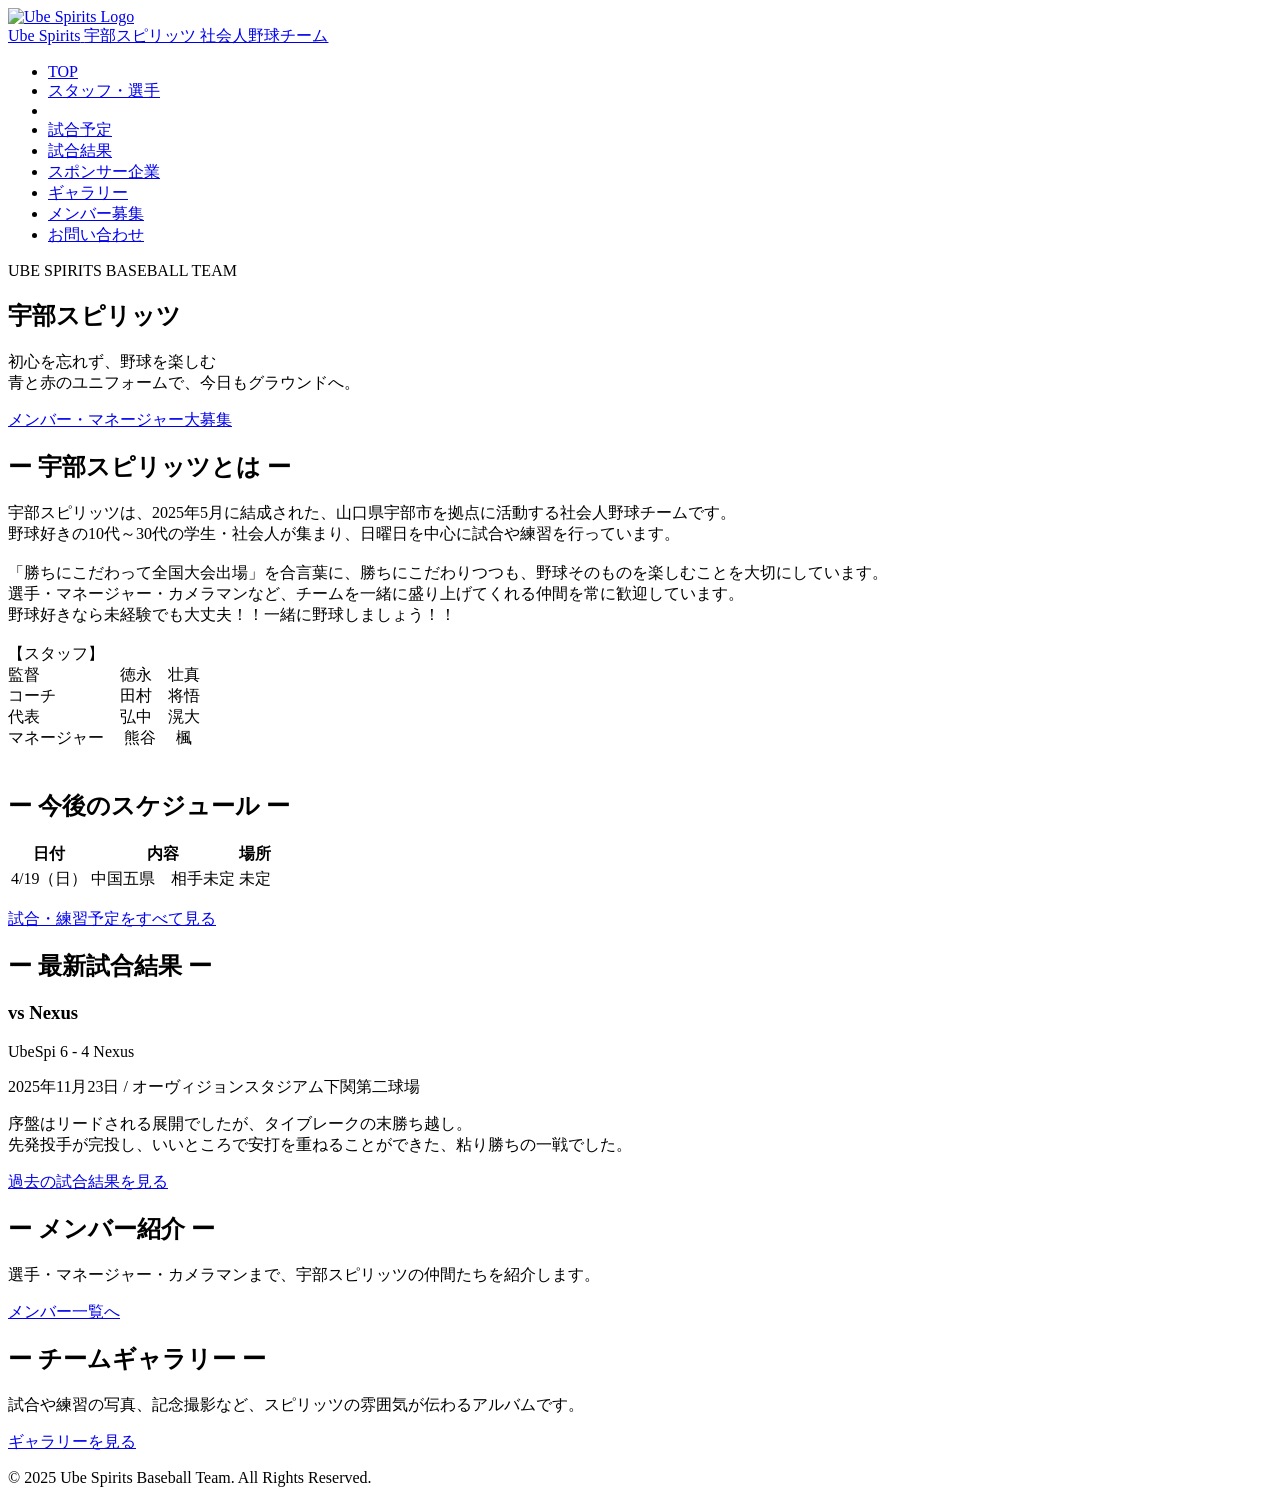
==== index.html @ a53aca8f "Update index.html" ====
<!DOCTYPE html>
<html lang="ja">
<head>
    <meta charset="UTF-8">
    <title>宇部スピリッツ|山口県宇部市の社会人野球チーム公式サイト</title>
    <meta name="viewport" content="width=device-width, initial-scale=1.0">
    <link rel="stylesheet" href="style.css">
</head>
<body>

<header class="site-header">
    <div class="header-inner">
        <a href="./" class="brand">
            <img src="images/team_logo.jpg" alt="Ube Spirits Logo" class="brand-logo">
            <div class="brand-text">
                <span class="brand-main">Ube Spirits</span>
                <span class="brand-sub">宇部スピリッツ 社会人野球チーム</span>
            </div>
        </a>

        <nav class="global-nav">
            <ul>
                <li><a href="index.html" class="active">TOP</a></li>
                <li><a href="members/index.html">スタッフ・選手</a><li>
                <li><a href="schedule/index.html">試合予定</a></li>
                <li><a href="results/index.html">試合結果</a></li>
                <li><a href="../suponnsa/index.html">スポンサー企業</a></li>
                <li><a href="gallery/index.html">ギャラリー</a></li>
                <li><a href="recruit/index.html">メンバー募集</a></li>
                <li><a href="contact/index.html">お問い合わせ</a></li>
            </ul>
        </nav>
    </div>
</header>

<!-- 画面いっぱいのヒーローエリア -->
<section class="hero">
    <div class="hero-bg"></div>
    <div class="hero-overlay"></div>

    <div class="hero-inner">
        <p class="hero-tagline">UBE SPIRITS BASEBALL TEAM</p>
        <h1 class="hero-title">宇部スピリッツ</h1>
        <p class="hero-copy">初心を忘れず、野球を楽しむ<br>青と赤のユニフォームで、今日もグラウンドへ。</p>

        <div class="hero-buttons">
            <a href="recruit/index.html" class="btn btn-primary">メンバー・マネージャー大募集</a>
        </div>
    </div>
</section>

<main>

    <!-- チーム紹介 -->
    <section class="section section-about">
        <div class="section-inner">
            <h2 class="section-title">ー 宇部スピリッツとは ー</h2>
            <p class="section-lead">
                宇部スピリッツは、2025年5月に結成された、山口県宇部市を拠点に活動する社会人野球チームです。<br>
                野球好きの10代～30代の学生・社会人が集まり、日曜日を中心に試合や練習を行っています。<br><br>
                「勝ちにこだわって全国大会出場」を合言葉に、勝ちにこだわりつつも、野球そのものを楽しむことを大切にしています。<br>
                選手・マネージャー・カメラマンなど、チームを一緒に盛り上げてくれる仲間を常に歓迎しています。<br>
                野球好きなら未経験でも大丈夫！！一緒に野球しましょう！！<br><br>
            【スタッフ】<br>
                監督　　　　　徳永　壮真<br>
                コーチ　　　　田村　将悟<br>
                代表　　　　　弘中　滉大<br>
                マネージャー　 熊谷　 楓<br>
             
            　　 
                
            </p>
        </div>
    </section>

    <!-- スケジュール & 試合結果（２カラム） -->
    <section class="section section-grid">
        <div class="section-inner grid-2">
            <div>
                <h2 class="section-title">ー 今後のスケジュール ー</h2>
                <table class="table">
                    <thead>
                        <tr>
                            <th>日付</th>
                            <th>内容</th>
                            <th>場所</th>
                        </tr>
                    </thead>
                    <tbody>
                        <tr>
                            <td>4/19（日）</td>
                            <td>中国五県　相手未定</td>
                            <td>未定</td>
                        </tr>
                    </tbody>
                </table>
                <p class="more-link"><a href="schedule/index.html">試合・練習予定をすべて見る</a></p>
            </div>

            <div>
                <h2 class="section-title">ー 最新試合結果 ー</h2>
                <article class="card">
                    <h3 class="card-title">vs Nexus</h3>
                    <p class="card-score"><span>UbeSpi</span> 6 - 4 <span>Nexus</span></p>
                    <p class="card-meta">2025年11月23日 / オーヴィジョンスタジアム下関第二球場</p>
                    <p class="card-text">
                        序盤はリードされる展開でしたが、タイブレークの末勝ち越し。<br>
                        先発投手が完投し、いいところで安打を重ねることができた、粘り勝ちの一戦でした。
                    </p>
                    <p class="more-link"><a href="results/index.html">過去の試合結果を見る</a></p>
                </article>
            </div>
        </div>
    </section>

    <!-- メンバー / ギャラリー / 応援への導線カード -->
    <section class="section section-cards">
        <div class="section-inner cards-3">
            <article class="mini-card">
                <h2 class="section-title small">ー メンバー紹介 ー</h2>
                <p>選手・マネージャー・カメラマンまで、宇部スピリッツの仲間たちを紹介します。</p>
                <p class="more-link"><a href="members/index.html">メンバー一覧へ</a></p>
            </article>

            <article class="mini-card">
                <h2 class="section-title small">ー チームギャラリー ー</h2>
                <p>試合や練習の写真、記念撮影など、スピリッツの雰囲気が伝わるアルバムです。</p>
                <p class="more-link"><a href="gallery/index.html">ギャラリーを見る</a></p>
            </article>
        </div>
    </section>

</main>

<footer class="site-footer">
    <div class="footer-inner">
        <p class="footer-copy">&copy; 2025 Ube Spirits Baseball Team. All Rights Reserved.</p>
    </div>
</footer>

</body>
</html>
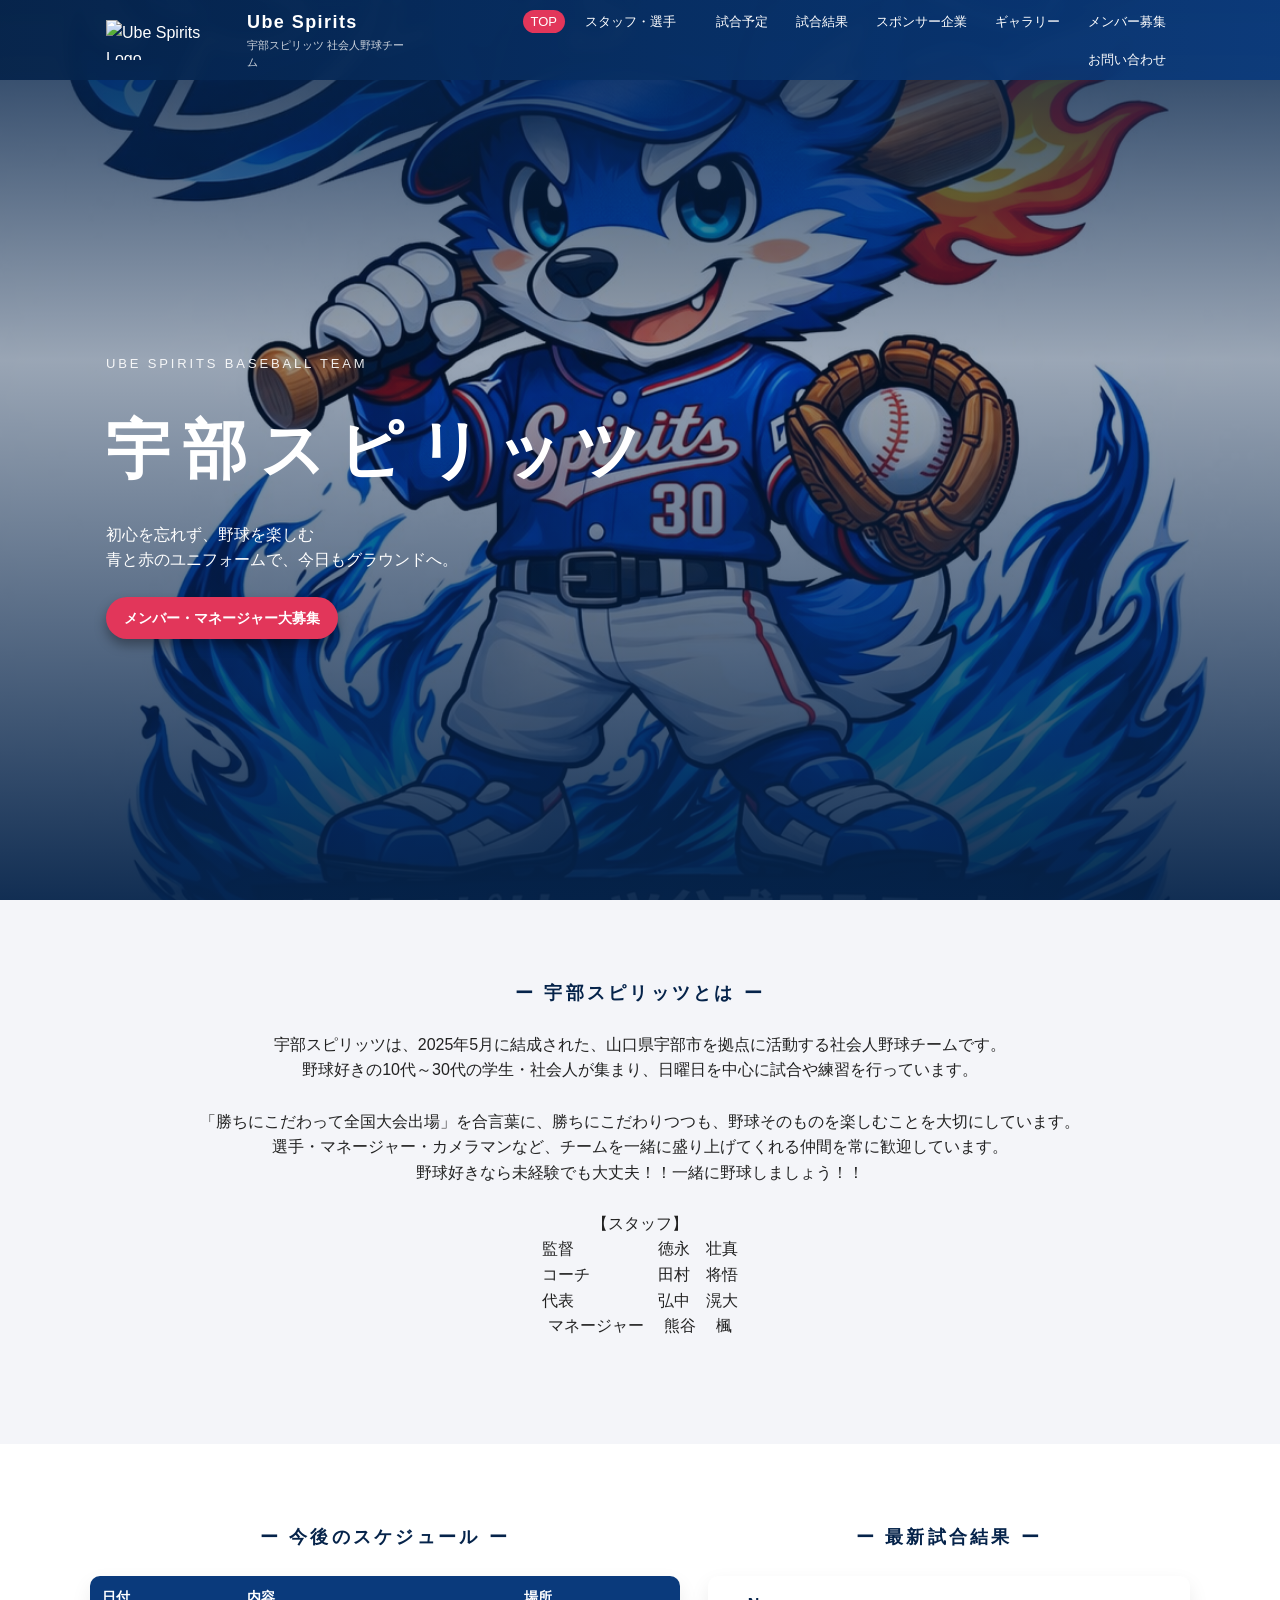
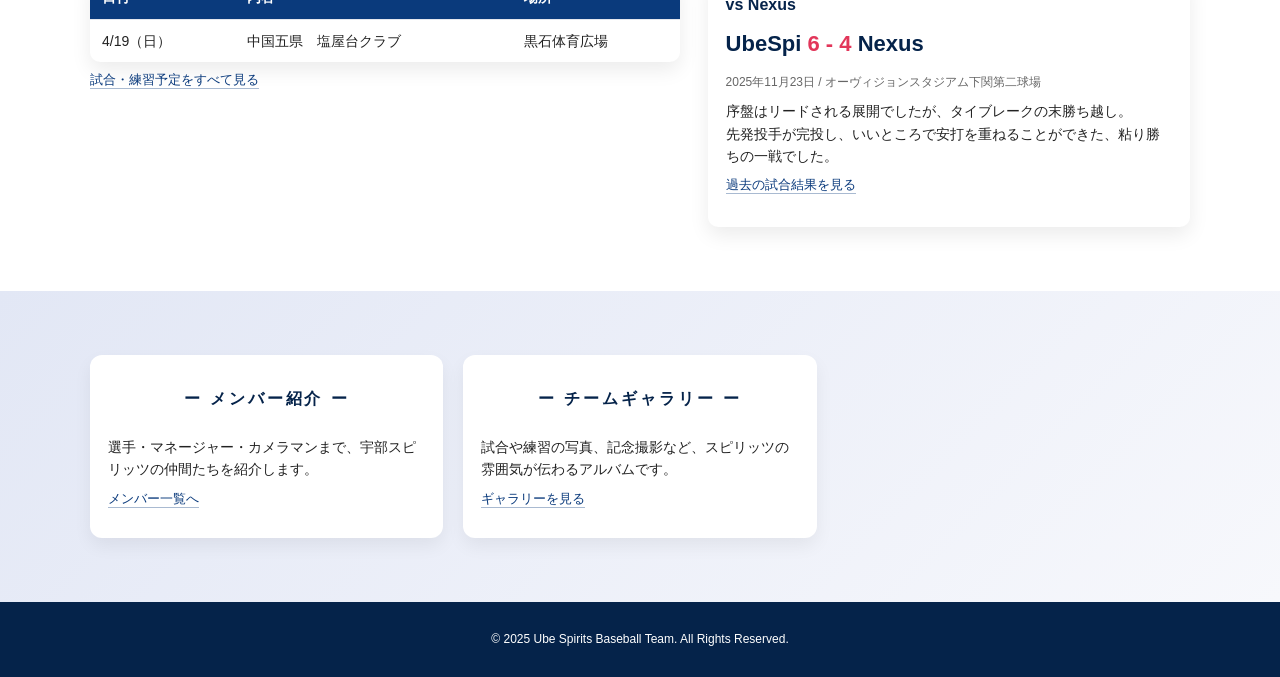
==== commit c1ef3c0d: "index.html を更新" ====
--- a/index.html
+++ b/index.html
@@ -62,9 +62,9 @@
                 選手・マネージャー・カメラマンなど、チームを一緒に盛り上げてくれる仲間を常に歓迎しています。<br>
                 野球好きなら未経験でも大丈夫！！一緒に野球しましょう！！<br><br>
             【スタッフ】<br>
-                監督　　　　　徳永　壮真<br>
-                コーチ　　　　田村　将悟<br>
-                代表　　　　　弘中　滉大<br>
+                監督　　　　　 徳永　壮真<br>
+                コーチ　　　　 田村　将悟<br>
+                代表　　　　　 弘中　滉大<br>
                 マネージャー　 熊谷　 楓<br>
              
             　　 
@@ -89,8 +89,8 @@
                     <tbody>
                         <tr>
                             <td>4/19（日）</td>
-                            <td>中国五県　相手未定</td>
-                            <td>未定</td>
+                            <td>中国五県　塩屋台クラブ</td>
+                            <td>黒石体育広場</td>
                         </tr>
                     </tbody>
                 </table>
--- a/style.css
+++ b/style.css
@@ -0,0 +1,1164 @@
+/* =========================
+   基本設定
+   ========================= */
+
+:root {
+    --blue: #0a3a7c;
+    --blue-dark: #05234a;
+    --red: #e2365a;
+    --bg: #f4f5f9;
+    --text: #222222;
+    --white: #ffffff;
+}
+
+*,
+*::before,
+*::after {
+    box-sizing: border-box;
+}
+
+body {
+    margin: 0;
+    font-family: -apple-system, BlinkMacSystemFont, "Segoe UI", sans-serif;
+    color: var(--text);
+    background-color: var(--bg);
+    line-height: 1.6;
+}
+
+/* =========================
+   ヘッダー・ナビ
+   ========================= */
+
+.site-header {
+    position: fixed;
+    top: 0;
+    left: 0;
+    right: 0;
+    z-index: 50;
+    background: linear-gradient(to right, rgba(5, 35, 74, 0.92), rgba(10, 58, 124, 0.92));
+    backdrop-filter: blur(6px);
+    color: var(--white);
+}
+
+.header-inner {
+    max-width: 1100px;
+    margin: 0 auto;
+    padding: 8px 16px;
+    display: flex;
+    align-items: center;
+    justify-content: space-between;
+    gap: 24px;
+}
+
+.brand {
+    display: flex;
+    align-items: center;
+    gap: 10px;
+}
+
+.brand-logo {
+    height: 40px;     /* ロゴの高さ調整 */
+    width: auto;      /* アスペクト比を保つ */
+    object-fit: contain;
+}
+
+.brand-text {
+    display: flex;
+    flex-direction: column;
+}
+
+.brand-main {
+    font-weight: 700;
+    font-size: 18px;
+    letter-spacing: 0.08em;
+}
+
+.brand-sub {
+    font-size: 11px;
+    opacity: 0.8;
+}
+
+.global-nav ul {
+    list-style: none;
+    display: flex;
+    gap: 12px;
+    margin: 0;
+    padding: 0;
+    flex-wrap: wrap;
+    justify-content: flex-end;
+}
+
+.global-nav a {
+    color: var(--white);
+    text-decoration: none;
+    font-size: 13px;
+    padding: 4px 8px;
+    border-radius: 999px;
+    transition: background 0.2s ease, color 0.2s ease;
+}
+
+.global-nav a:hover {
+    background: rgba(255, 255, 255, 0.16);
+}
+
+.global-nav a.active {
+    background: var(--red);
+}
+
+/* =========================
+   ヒーローエリア
+   ========================= */
+
+.hero {
+    position: relative;
+    height: 100vh;
+    min-height: 540px;
+    color: var(--white);
+    overflow: hidden;
+}
+
+/* 背景画像 */
+.hero-bg {
+    position: absolute;
+    inset: 0;
+    background-image: url("images/3A8BACCC-ECF3-4BB5-A871-02726B88F40D.png");
+    background-size: cover;
+    background-position: center;
+    filter: saturate(1.1);
+    transform: scale(1.02);
+}
+
+/* 上からのグラデーションオーバーレイ */
+.hero-overlay {
+    position: absolute;
+    inset: 0;
+    background:
+        linear-gradient(to bottom, rgba(5, 35, 74, 0.9), rgba(5, 35, 74, 0.4) 40%, rgba(5, 35, 74, 0.95));
+}
+
+/* 中身 */
+.hero-inner {
+    position: relative;
+    z-index: 1;
+    max-width: 1100px;
+    margin: 0 auto;
+    padding: 120px 16px 40px;
+    display: flex;
+    flex-direction: column;
+    justify-content: center;
+    height: 100%;
+}
+
+.hero-tagline {
+    font-size: 13px;
+    letter-spacing: 0.22em;
+    text-transform: uppercase;
+    opacity: 0.9;
+}
+
+.hero-title {
+    font-size: clamp(40px, 6vw, 64px);
+    margin: 12px 0 4px;
+    font-weight: 800;
+    letter-spacing: 0.2em;
+    text-transform: uppercase;
+}
+
+.hero-copy {
+    font-size: 16px;
+    max-width: 520px;
+    margin-bottom: 24px;
+}
+
+.hero-buttons {
+    display: flex;
+    flex-wrap: wrap;
+    gap: 12px;
+}
+
+/* ボタン */
+.btn {
+    display: inline-flex;
+    align-items: center;
+    justify-content: center;
+    padding: 10px 18px;
+    border-radius: 999px;
+    font-size: 14px;
+    font-weight: 600;
+    text-decoration: none;
+    transition: transform 0.15s ease, box-shadow 0.15s ease, background 0.15s ease, color 0.15s ease;
+}
+
+.btn-primary {
+    background: var(--red);
+    color: var(--white);
+    box-shadow: 0 6px 12px rgba(0, 0, 0, 0.35);
+}
+
+.btn-primary:hover {
+    transform: translateY(-1px);
+    box-shadow: 0 10px 18px rgba(0, 0, 0, 0.45);
+}
+
+.btn-outline {
+    border: 1px solid rgba(255, 255, 255, 0.7);
+    color: var(--white);
+    background: transparent;
+}
+
+.btn-outline:hover {
+    background: var(--white);
+    color: var(--blue);
+}
+
+/* =========================
+   セクション共通
+   ========================= */
+
+.section {
+    padding: 64px 16px;
+}
+
+.section:nth-of-type(even) {
+    background-color: #ffffff;
+}
+
+.section-inner {
+    max-width: 1100px;
+    margin: 0 auto;
+}
+
+.section-title {
+    text-align: center;
+    font-weight: 700;
+    letter-spacing: 0.18em;
+    font-size: 18px;
+    margin-bottom: 24px;
+    color: var(--blue-dark);
+}
+
+.section-title.small {
+    font-size: 16px;
+}
+
+.section-lead {
+    text-align: center;
+    margin-bottom: 16px;
+}
+
+/* =========================
+   テーブル・カード
+   ========================= */
+
+.table {
+    width: 100%;
+    border-collapse: collapse;
+    background: #ffffff;
+    border-radius: 10px;
+    overflow: hidden;
+    box-shadow: 0 8px 20px rgba(0, 0, 0, 0.08);
+    font-size: 14px;
+}
+
+.table th,
+.table td {
+    padding: 10px 12px;
+    border-bottom: 1px solid #e4e6ee;
+}
+
+.table th {
+    background: var(--blue);
+    color: var(--white);
+    text-align: left;
+    font-weight: 600;
+}
+
+.table tr:last-child td {
+    border-bottom: none;
+}
+
+.card {
+    background: #ffffff;
+    border-radius: 10px;
+    padding: 16px 18px 18px;
+    box-shadow: 0 8px 20px rgba(0, 0, 0, 0.08);
+    font-size: 14px;
+}
+
+.card-title {
+    margin: 0 0 8px;
+    font-size: 16px;
+    color: var(--blue-dark);
+}
+
+.card-score {
+    font-weight: 700;
+    font-size: 22px;
+    margin: 4px 0 4px;
+    color: var(--red);
+}
+
+.card-score span {
+    color: var(--blue-dark);
+}
+
+.card-score span small {
+    font-size: 11px;
+}
+
+.card-meta {
+    font-size: 12px;
+    color: #666;
+    margin-bottom: 8px;
+}
+
+.card-text {
+    margin: 0;
+}
+
+/* ２カラムレイアウト */
+.section-grid .grid-2 {
+    display: grid;
+    gap: 28px;
+}
+
+@media (min-width: 800px) {
+    .section-grid .grid-2 {
+        grid-template-columns: 1.1fr 0.9fr;
+    }
+}
+
+/* =========================
+   ミニカード（3カラム）
+   ========================= */
+
+.section-cards {
+    background: linear-gradient(135deg, #e2e7f5, #f7f8fc);
+}
+
+.cards-3 {
+    display: grid;
+    gap: 20px;
+}
+
+@media (min-width: 900px) {
+    .cards-3 {
+        grid-template-columns: repeat(3, 1fr);
+    }
+}
+
+.mini-card {
+    background: #ffffff;
+    border-radius: 12px;
+    padding: 18px 18px 20px;
+    box-shadow: 0 8px 18px rgba(0, 0, 0, 0.06);
+    font-size: 14px;
+}
+
+.mini-card p {
+    margin: 0 0 8px;
+}
+
+/* =========================
+   その他
+   ========================= */
+
+.more-link {
+    margin-top: 8px;
+    font-size: 13px;
+}
+
+.more-link a {
+    color: var(--blue);
+    text-decoration: none;
+    border-bottom: 1px solid rgba(10, 58, 124, 0.35);
+    padding-bottom: 1px;
+}
+
+.more-link a:hover {
+    color: var(--red);
+    border-color: rgba(226, 54, 90, 0.6);
+}
+
+/* フッター */
+.site-footer {
+    background: var(--blue-dark);
+    color: var(--white);
+    padding: 16px;
+    font-size: 12px;
+}
+
+.footer-inner {
+    max-width: 1100px;
+    margin: 0 auto;
+    text-align: center;
+}
+
+/* =========================
+   レスポンシブ調整
+   ========================= */
+
+@media (max-width: 720px) {
+
+    .header-inner {
+        flex-direction: column;
+        align-items: flex-start;
+    }
+
+    .global-nav ul {
+        justify-content: flex-start;
+    }
+
+    .hero-inner {
+        padding-top: 120px;
+    }
+
+    .hero-copy {
+        max-width: none;
+    }
+}
+/* =========================
+   メンバー紹介ページ
+   ========================= */
+
+/* ページ用ヒーロー */
+.page-hero {
+    padding: 110px 16px 40px; /* 固定ヘッダー分を少し下げる */
+    color: var(--white);
+}
+
+.page-hero-inner {
+    max-width: 1100px;
+    margin: 0 auto;
+}
+
+.players-hero {
+    background: radial-gradient(circle at top left, rgba(226, 54, 90, 0.48), transparent 55%),
+                linear-gradient(135deg, var(--blue-dark), var(--blue));
+}
+
+.page-hero-tagline {
+    font-size: 12px;
+    letter-spacing: 0.25em;
+    text-transform: uppercase;
+    opacity: 0.9;
+}
+
+.page-hero-title {
+    margin: 8px 0 6px;
+    font-size: clamp(28px, 4vw, 36px);
+    font-weight: 800;
+}
+
+.page-hero-text {
+    max-width: 560px;
+    font-size: 14px;
+}
+
+/* プレイヤーカード一覧 */
+.players-grid {
+    display: grid;
+    gap: 20px;
+    margin-top: 20px;
+}
+
+@media (min-width: 720px) {
+    .players-grid {
+        grid-template-columns: repeat(3, minmax(0, 1fr));
+    }
+}
+
+/* スタッフは1枚を中央寄せで表示 */
+.staff-grid {
+    justify-content: center;  /* グリッドを中央に */
+}
+
+@media (min-width: 720px) {
+    .staff-grid {
+        grid-template-columns: minmax(0, 320px); /* カード1枚分の幅 */
+        justify-content: center;
+    }
+}
+
+.player-card {
+    background: #ffffff;
+    border-radius: 12px;
+    overflow: hidden;
+    box-shadow: 0 6px 16px rgba(0, 0, 0, 0.08);
+    display: flex;
+    flex-direction: column;
+    min-height: 100%;
+}
+
+.player-photo-wrap {
+    position: relative;
+    width: 100%;
+    padding-top: 68%; /* アスペクト比調整（横長） */
+    background: #cfd5e8;
+}
+
+.player-photo {
+    position: absolute;
+    inset: 0;
+    width: 100%;
+    height: 100%;
+    object-fit: cover;
+}
+
+.player-body {
+    padding: 12px 14px 14px;
+    font-size: 13px;
+}
+
+.player-number {
+    font-size: 12px;
+    font-weight: 700;
+    letter-spacing: 0.12em;
+    color: var(--red);
+    margin: 0 0 2px;
+}
+
+.player-name {
+    margin: 0 0 4px;
+    font-size: 16px;
+    color: var(--blue-dark);
+}
+
+.player-meta {
+    margin: 0 0 6px;
+    font-size: 12px;
+    color: #555;
+}
+
+.player-comment {
+    margin: 0;
+    font-size: 13px;
+}
+
+/* SNSリンク */
+.player-sns {
+    margin-left: 12px;
+    margin-top: 0px;
+    margin-bottom: 12px;
+}
+
+.player-sns a {
+    display: inline-flex;
+    align-items: center;
+    gap: 10px;
+    font-size: 16px;
+    font-weight: 600;
+    padding: 6px 14px;
+    border-radius: 8px;
+    background: #f4f4f4;
+    border: 1px solid #ddd;
+    color: #333;
+}
+
+.player-sns a:hover {
+    background: #eee;
+}
+
+.sns-icon {
+    width: 28px;
+    height: 28px;
+}
+
+/* =========================
+   試合予定ページ
+   ========================= */
+
+.schedule-hero {
+    background: radial-gradient(circle at top right, rgba(255, 255, 255, 0.12), transparent 55%),
+                linear-gradient(135deg, var(--blue-dark), #143f7a);
+}
+
+/* 注意書き */
+.schedule-note {
+    font-size: 12px;
+    color: #555;
+    margin-bottom: 12px;
+}
+
+/* 試合予定テーブル */
+.schedule-table-wrap {
+    overflow-x: auto;
+    margin-top: 8px;
+}
+
+.schedule-table {
+    width: 100%;
+    border-collapse: collapse;
+    min-width: 640px;
+    font-size: 13px;
+    background: #ffffff;
+    border-radius: 10px;
+    overflow: hidden;
+    box-shadow: 0 4px 12px rgba(0, 0, 0, 0.06);
+}
+
+.schedule-table thead {
+    background: var(--blue);
+    color: #fff;
+}
+
+.schedule-table th,
+.schedule-table td {
+    padding: 10px 12px;
+    border-bottom: 1px solid #e2e6f0;
+    text-align: left;
+}
+
+.schedule-table tbody tr:nth-child(even) {
+    background: #f7f8fc;
+}
+
+/* スマホで見やすくする */
+@media (max-width: 600px) {
+    .schedule-table {
+        font-size: 12px;
+        min-width: 520px;
+    }
+}
+
+/* 種別の説明 */
+.schedule-legend {
+    margin-top: 20px;
+    font-size: 13px;
+}
+
+.schedule-legend p {
+    font-weight: 600;
+    margin-bottom: 4px;
+}
+
+.schedule-legend ul {
+    list-style: none;
+    padding-left: 0;
+    margin: 0;
+}
+
+.schedule-legend li {
+    margin-bottom: 2px;
+}
+
+.schedule-legend li span {
+    font-weight: 600;
+}
+
+/* トーナメント表画像 */
+.tournament-image {
+    margin-top: 12px;
+    text-align: center;
+}
+
+.tournament-image img {
+    max-width: 100%;
+    height: auto;
+    border-radius: 8px;
+    box-shadow: 0 4px 10px rgba(0,0,0,0.2);
+}
+
+/* =========================
+   試合結果ページ
+   ========================= */
+
+.results-hero {
+    background: radial-gradient(circle at top left, rgba(255, 255, 255, 0.12), transparent 55%),
+                linear-gradient(135deg, #143f7a, #0b2447);
+}
+
+/* 勝敗タグ */
+.result-tag {
+    display: inline-block;
+    padding: 2px 10px;
+    border-radius: 999px;
+    font-size: 11px;
+    font-weight: 700;
+    letter-spacing: 0.06em;
+}
+
+.result-win {
+    background: #e5f7ec;
+    color: #14893b;
+}
+
+.result-lose {
+    background: #fde8ea;
+    color: #c2333f;
+}
+
+.result-draw {
+    background: #eef2ff;
+    color: #364fc7;
+}
+
+/* 説明文 */
+.results-legend {
+    margin-top: 18px;
+    font-size: 13px;
+}
+
+.results-legend ul {
+    list-style: none;
+    padding-left: 0;
+    margin: 6px 0 0;
+}
+
+.results-legend li {
+    margin-bottom: 4px;
+}
+
+/* =========================
+   ギャラリーページ
+   ========================= */
+
+.gallery-hero {
+    background: radial-gradient(circle at top right, rgba(255, 255, 255, 0.16), transparent 55%),
+                linear-gradient(135deg, #172842, #254b7a);
+}
+
+.gallery-intro {
+    font-size: 14px;
+    color: #444;
+    margin-bottom: 18px;
+}
+
+/* プレースホルダーのグリッド */
+.gallery-grid {
+    display: grid;
+    gap: 16px;
+    margin-top: 10px;
+}
+
+@media (min-width: 720px) {
+    .gallery-grid {
+        grid-template-columns: repeat(3, minmax(0, 1fr));
+    }
+}
+
+.gallery-placeholder {
+    background: #f3f5fb;
+    border-radius: 12px;
+    padding: 18px 14px;
+    text-align: center;
+    border: 1px dashed #c5cce5;
+}
+
+.gallery-placeholder-title {
+    font-size: 14px;
+    font-weight: 700;
+    letter-spacing: 0.08em;
+    margin-bottom: 6px;
+    color: #283c70;
+}
+
+.gallery-placeholder-text {
+    font-size: 12px;
+    color: #555;
+    line-height: 1.6;
+}
+
+.gallery-note {
+    margin-top: 20px;
+    font-size: 12px;
+    color: #666;
+}
+
+/* =========================
+   メンバー募集ページ
+   ========================= */
+
+.recruit-hero {
+    background: radial-gradient(circle at top left, rgba(255, 255, 255, 0.12), transparent 55%),
+                linear-gradient(135deg, #143f7a, #1f3f6b);
+}
+
+.recruit-grid {
+    display: grid;
+    gap: 16px;
+    margin-top: 10px;
+}
+
+@media (min-width: 840px) {
+    .recruit-grid {
+        grid-template-columns: repeat(3, minmax(0, 1fr));
+    }
+}
+
+.recruit-card {
+    background: #ffffff;
+    border-radius: 12px;
+    padding: 16px 14px;
+    box-shadow: 0 4px 10px rgba(0,0,0,0.06);
+    border: 1px solid #e2e5f0;
+}
+
+.recruit-title {
+    font-size: 16px;
+    font-weight: 700;
+    margin-bottom: 4px;
+    color: var(--blue-dark);
+}
+
+.recruit-lead {
+    font-size: 13px;
+    margin-bottom: 8px;
+}
+
+.recruit-list {
+    list-style: none;
+    padding-left: 0;
+    margin: 0;
+    font-size: 12px;
+    color: #444;
+}
+
+.recruit-list li + li {
+    margin-top: 2px;
+}
+
+/* 活動概要 */
+.recruit-info dl {
+    margin: 0;
+    padding: 0;
+}
+
+.recruit-info div {
+    display: grid;
+    grid-template-columns: 110px 1fr;
+    gap: 6px 10px;
+    font-size: 13px;
+    padding: 8px 0;
+    border-bottom: 1px solid #e1e4ef;
+}
+
+.recruit-info dt {
+    font-weight: 700;
+    color: #333;
+}
+
+.recruit-info dd {
+    margin: 0;
+    color: #444;
+}
+
+@media (max-width: 600px) {
+    .recruit-info div {
+        grid-template-columns: 1fr;
+    }
+}
+
+/* 応募方法 */
+.recruit-howto {
+    font-size: 13px;
+    color: #444;
+}
+
+.recruit-howto ul {
+    list-style: none;
+    padding-left: 0;
+    margin: 8px 0;
+}
+
+.recruit-howto li {
+    margin-bottom: 2px;
+}
+
+.recruit-howto a {
+    color: var(--blue-dark);
+    text-decoration: underline;
+}
+
+.recruit-howto-note {
+    font-size: 12px;
+    color: #666;
+    margin-top: 6px;
+}
+
+/* =========================
+   練習試合申込みページ
+   ========================= */
+
+.apply-hero {
+    background: radial-gradient(circle at top right, rgba(255, 255, 255, 0.12), transparent 55%),
+                linear-gradient(135deg, #153a6b, #22619a);
+}
+
+.apply-intro {
+    font-size: 13px;
+    color: #444;
+    margin-bottom: 18px;
+}
+
+/* フォーム全体 */
+.apply-form {
+    background: #ffffff;
+    border-radius: 12px;
+    padding: 18px 16px 20px;
+    box-shadow: 0 4px 12px rgba(0,0,0,0.06);
+    border: 1px solid #e1e4f0;
+    font-size: 13px;
+}
+
+.form-row {
+    margin-bottom: 14px;
+}
+
+.form-row-half {
+    display: grid;
+    gap: 10px;
+}
+
+@media (min-width: 720px) {
+    .form-row-half {
+        grid-template-columns: repeat(2, minmax(0, 1fr));
+    }
+}
+
+.form-row label {
+    display: block;
+    font-weight: 600;
+    margin-bottom: 4px;
+    color: #333;
+}
+
+.required {
+    font-size: 11px;
+    color: #c2333f;
+    margin-left: 4px;
+}
+
+/* 入力系 */
+.apply-form input[type="text"],
+.apply-form input[type="email"],
+.apply-form input[type="tel"],
+.apply-form select,
+.apply-form textarea {
+    width: 100%;
+    padding: 8px 10px;
+    border-radius: 6px;
+    border: 1px solid #cfd3e6;
+    font-size: 13px;
+    box-sizing: border-box;
+}
+
+.apply-form textarea {
+    resize: vertical;
+}
+
+/* ラジオボタン */
+.form-radio-group {
+    display: flex;
+    flex-direction: column;
+    gap: 4px;
+    font-size: 13px;
+}
+
+.form-radio-group label {
+    font-weight: 400;
+}
+
+/* 送信まわり */
+.form-submit-row {
+    margin-top: 18px;
+    border-top: 1px dashed #d4d7e6;
+    padding-top: 12px;
+}
+
+.apply-note {
+    font-size: 11px;
+    color: #777;
+    margin: 0 0 8px;
+}
+
+.apply-submit {
+    display: inline-block;
+    padding: 8px 22px;
+    border-radius: 999px;
+    border: none;
+    background: #1f4f9c;
+    color: #fff;
+    font-size: 13px;
+    font-weight: 600;
+    letter-spacing: 0.08em;
+    cursor: pointer;
+}
+
+.apply-submit:hover {
+    background: #173c79;
+}
+
+/* =========================
+   応援ページ（掲示板）
+   ========================= */
+
+.support-hero {
+    background: radial-gradient(circle at top right, rgba(255, 255, 255, 0.14), transparent 55%),
+                linear-gradient(135deg, #15335e, #23497f);
+}
+
+.support-board {
+    display: grid;
+    gap: 12px;
+    margin-top: 12px;
+}
+
+.support-item {
+    background: #ffffff;
+    border-radius: 10px;
+    padding: 10px 12px;
+    border: 1px solid #e1e4f0;
+    box-shadow: 0 2px 6px rgba(0,0,0,0.04);
+}
+
+.support-meta {
+    display: flex;
+    justify-content: space-between;
+    align-items: center;
+    margin-bottom: 6px;
+}
+
+.support-user-tag {
+    display: inline-flex;
+    align-items: center;
+    gap: 6px;
+}
+
+.support-user-icon {
+    width: 26px;
+    height: 26px;
+    border-radius: 999px;
+    display: inline-flex;
+    justify-content: center;
+    align-items: center;
+    font-size: 13px;
+    font-weight: 700;
+    color: #fff;
+}
+
+/* 同じ人っぽさが分かるように色を分ける例 */
+.user-a .support-user-icon {
+    background: #1f4f9c;
+}
+
+.user-b .support-user-icon {
+    background: #c2333f;
+}
+
+.support-user-name {
+    font-size: 13px;
+    font-weight: 600;
+    color: #333;
+}
+
+.support-time {
+    font-size: 11px;
+    color: #777;
+}
+
+.support-message {
+    font-size: 13px;
+    margin: 0;
+    line-height: 1.6;
+}
+
+.support-note {
+    font-size: 11px;
+    color: #777;
+    margin-top: 8px;
+}
+
+/* フォーム流用スタイル */
+.support-intro {
+    font-size: 13px;
+    color: #444;
+    margin-top: 18px;
+}
+
+.support-form {
+    margin-top: 8px;
+    background: #ffffff;
+    border-radius: 12px;
+    padding: 16px 14px 18px;
+    box-shadow: 0 4px 10px rgba(0,0,0,0.06);
+    border: 1px solid #e1e4f0;
+}
+
+.support-form-note {
+    font-size: 11px;
+    color: #777;
+    margin: 0 0 8px;
+}
+
+/* =========================
+   お問い合わせページ
+   ========================= */
+
+.contact-hero {
+    background: radial-gradient(circle at top left, rgba(255, 255, 255, 0.14), transparent 55%),
+                linear-gradient(135deg, #1b4478, #255c95);
+}
+
+.contact-intro {
+    font-size: 13px;
+    color: #444;
+    margin-bottom: 16px;
+}
+
+.contact-form {
+    background: #ffffff;
+    border-radius: 12px;
+    padding: 18px 16px 20px;
+    box-shadow: 0 4px 12px rgba(0,0,0,0.06);
+    border: 1px solid #e1e4f0;
+    font-size: 13px;
+}
+
+.contact-form .form-row {
+    margin-bottom: 14px;
+}
+
+.contact-form label {
+    display: block;
+    font-weight: 600;
+    margin-bottom: 4px;
+    color: #333;
+}
+
+.contact-form input[type="text"],
+.contact-form input[type="email"],
+.contact-form select,
+.contact-form textarea {
+    width: 100%;
+    padding: 8px 10px;
+    border-radius: 6px;
+    border: 1px solid #cfd3e6;
+    font-size: 13px;
+    box-sizing: border-box;
+}
+
+.contact-form textarea {
+    resize: vertical;
+}
+
+.contact-note {
+    font-size: 11px;
+    color: #777;
+    margin: 0 0 8px;
+}
+
+/* ロゴリンクの色を通常のテキストと同じにする */
+.brand {
+    color: inherit;
+    text-decoration: none;
+}
+
+.brand:visited {
+    color: inherit;
+}
+
+.brand:hover {
+    color: inherit;
+    opacity: 0.9; /* ほんの少しだけ反応（任意） */
+}
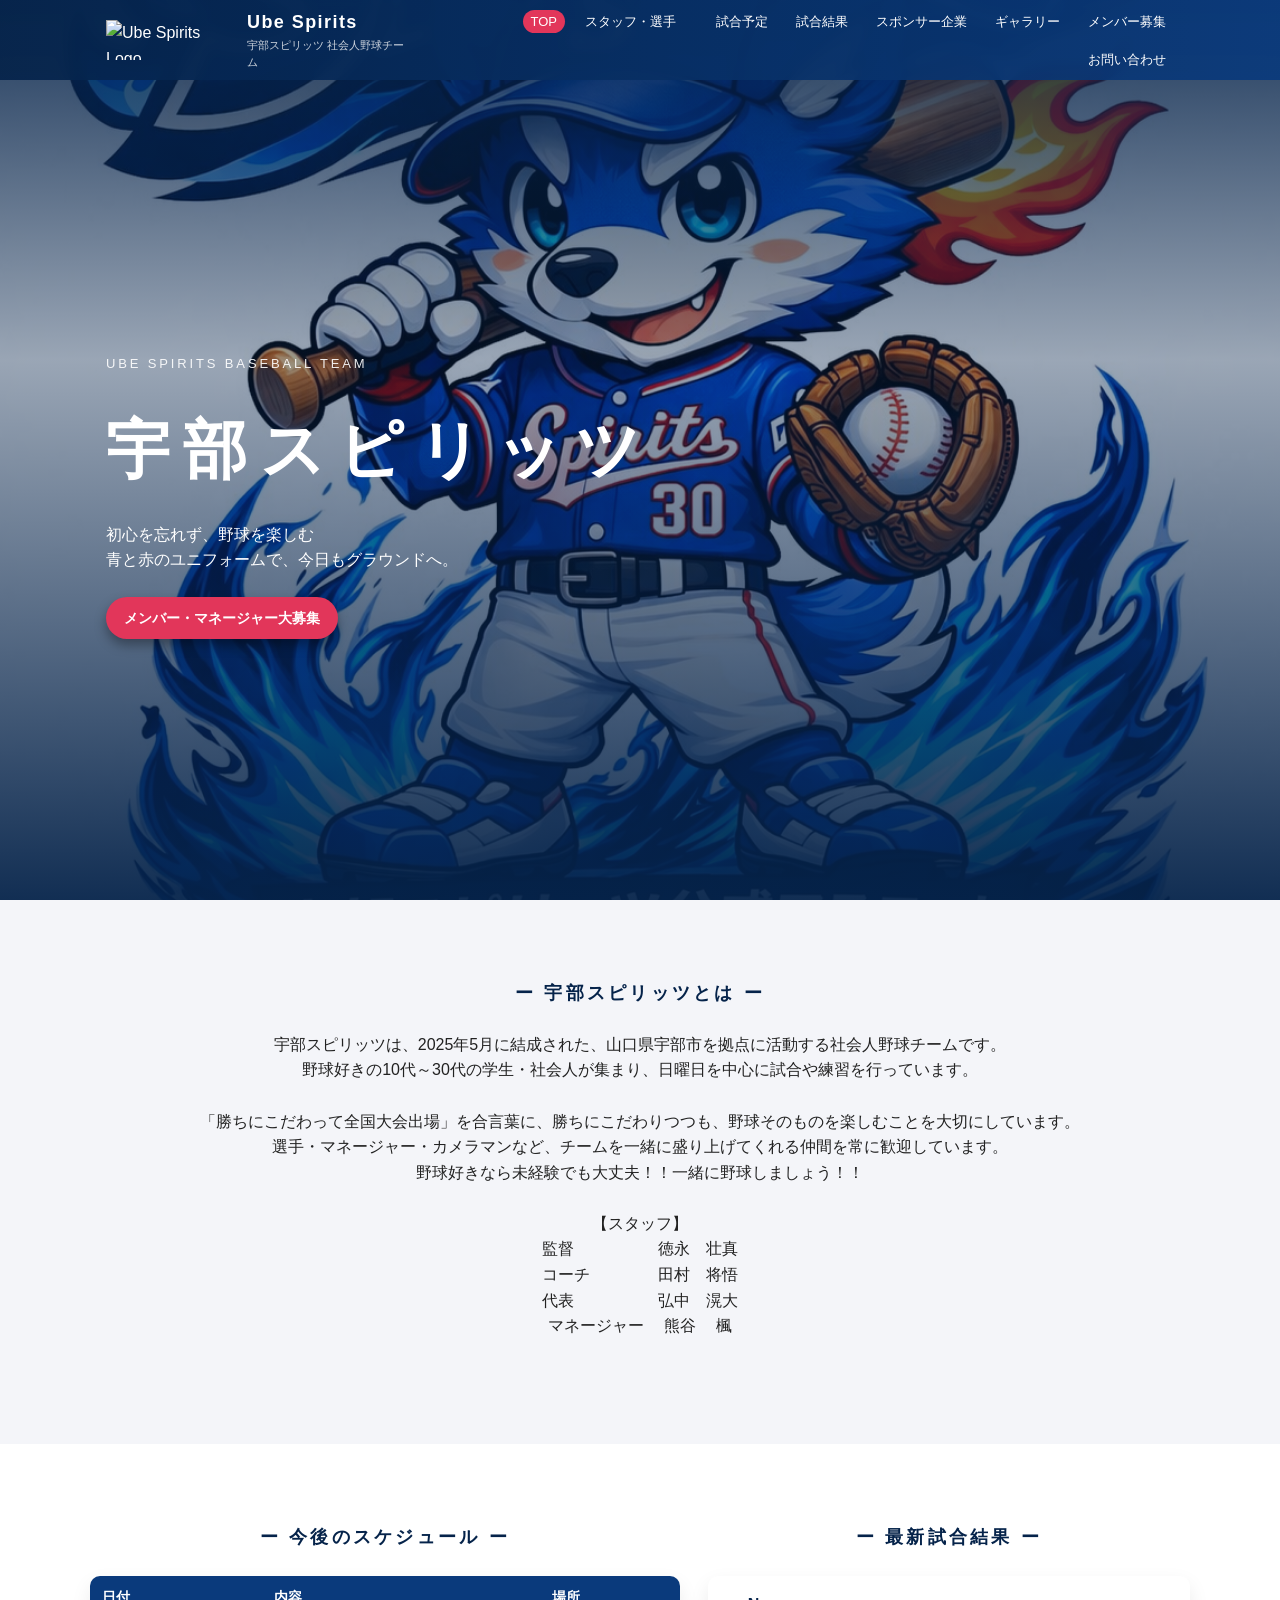
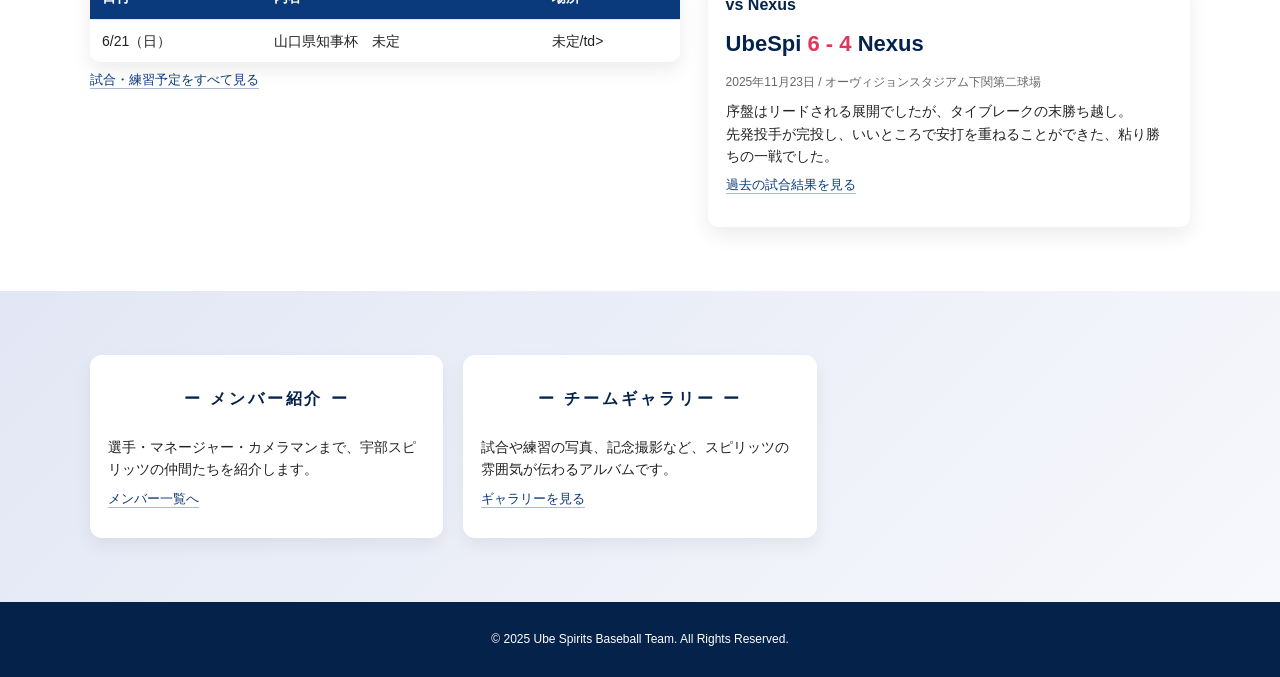
==== commit 309bc902: "Update index.html" ====
--- a/index.html
+++ b/index.html
@@ -88,9 +88,9 @@
                     </thead>
                     <tbody>
                         <tr>
-                            <td>4/19（日）</td>
-                            <td>中国五県　塩屋台クラブ</td>
-                            <td>黒石体育広場</td>
+                            <td>6/21（日）</td>
+                            <td>山口県知事杯　未定</td>
+                            <td>未定/td>
                         </tr>
                     </tbody>
                 </table>
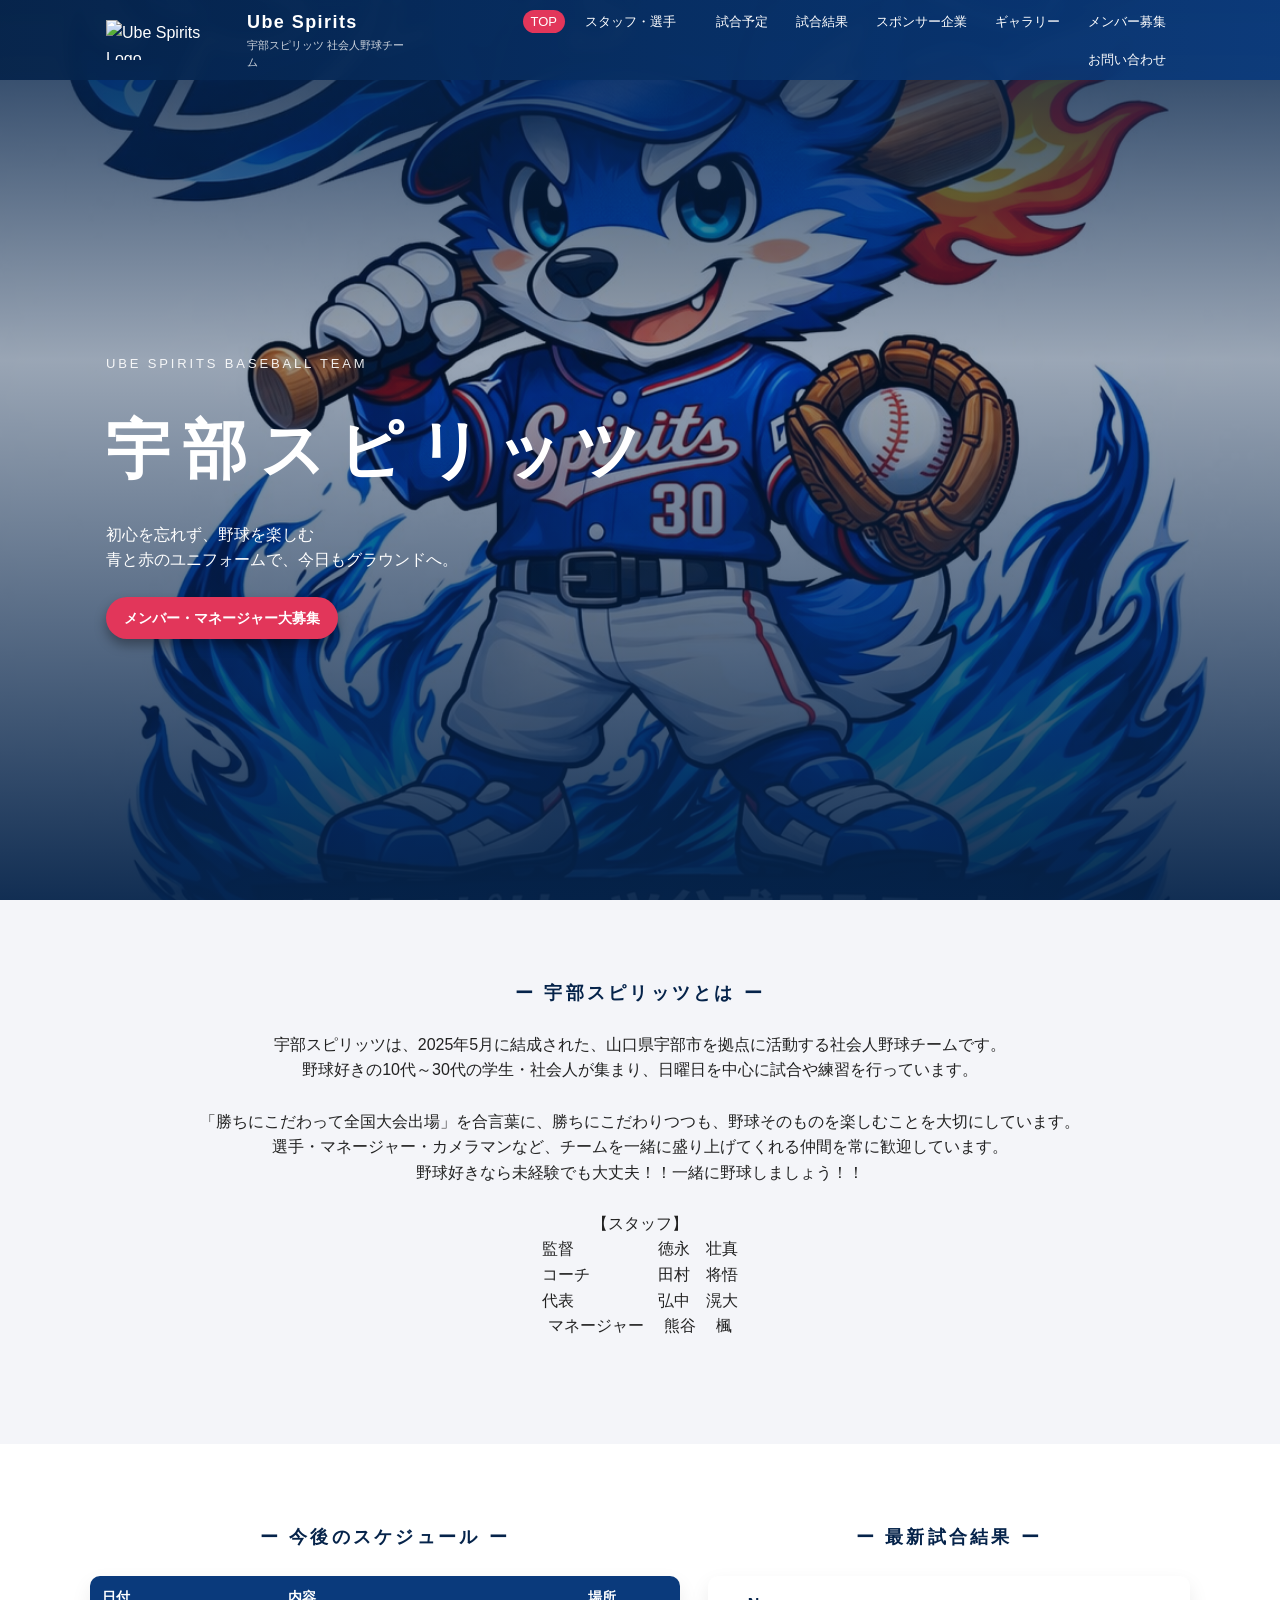
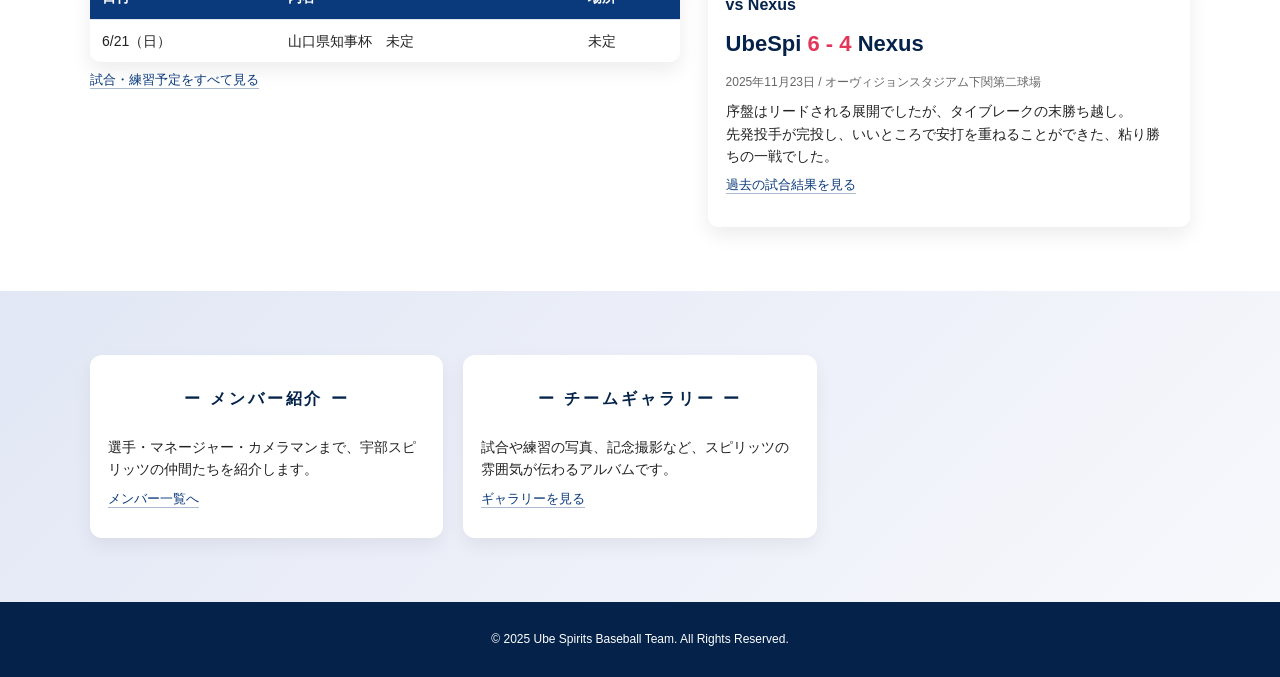
==== commit 09fa3100: "Update index.html" ====
--- a/index.html
+++ b/index.html
@@ -90,7 +90,7 @@
                         <tr>
                             <td>6/21（日）</td>
                             <td>山口県知事杯　未定</td>
-                            <td>未定/td>
+                            <td>未定</td>
                         </tr>
                     </tbody>
                 </table>
